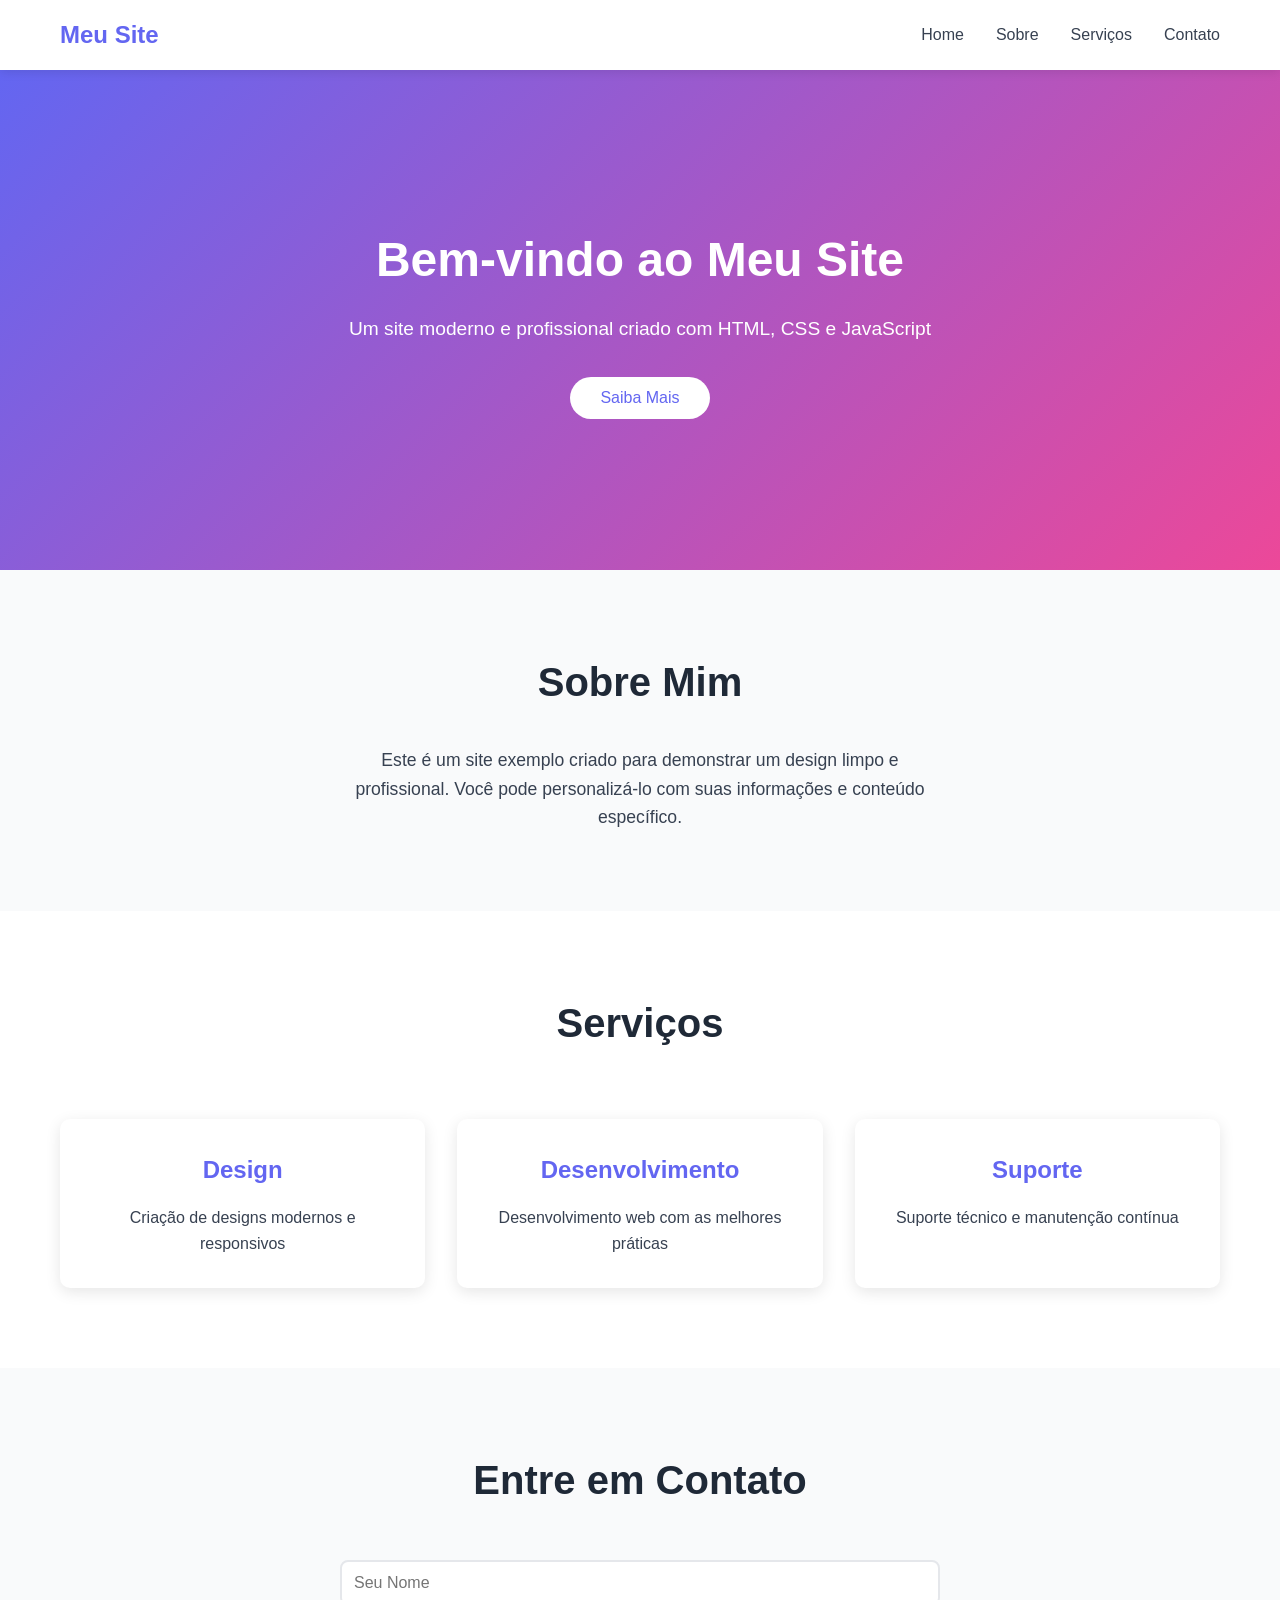
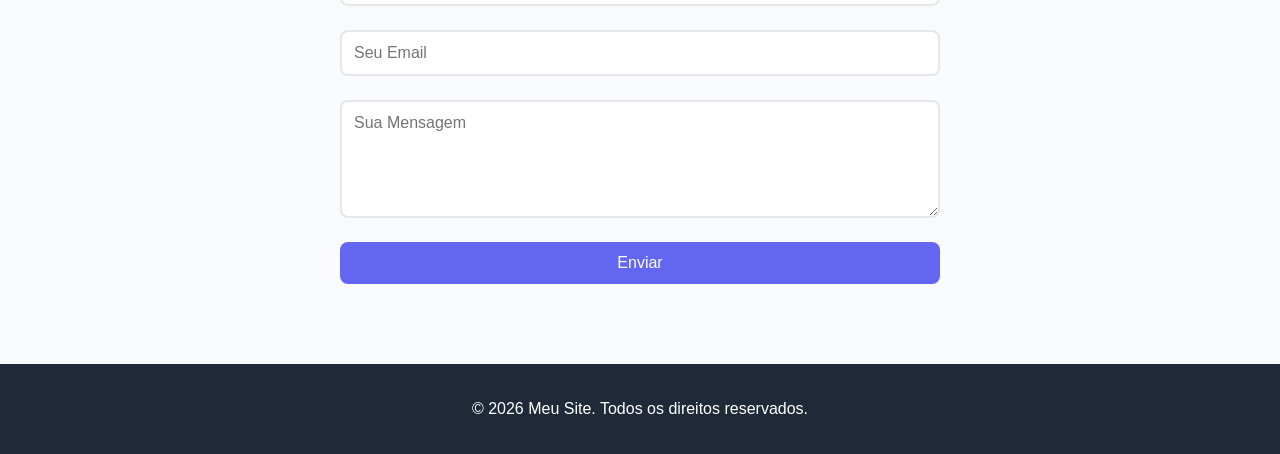
==== index.html @ 5152392c "Test Copilot: Add initial website structure with HTML, CSS, and JavaScript" ====
<!DOCTYPE html>
<html lang="pt-BR">
<head>
    <meta charset="UTF-8">
    <meta name="viewport" content="width=device-width, initial-scale=1.0">
    <title>Meu Site Profissional</title>
    <link rel="stylesheet" href="styles.css">
</head>
<body>
    <!-- Header/Navbar -->
    <header class="navbar">
        <div class="container">
            <div class="logo">Meu Site</div>
            <nav class="nav-links">
                <a href="#home">Home</a>
                <a href="#sobre">Sobre</a>
                <a href="#servicos">Serviços</a>
                <a href="#contato">Contato</a>
            </nav>
        </div>
    </header>

    <!-- Hero Section -->
    <section id="home" class="hero">
        <div class="hero-content">
            <h1>Bem-vindo ao Meu Site</h1>
            <p>Um site moderno e profissional criado com HTML, CSS e JavaScript</p>
            <button class="cta-button" onclick="document.getElementById('sobre').scrollIntoView({behavior: 'smooth'})">Saiba Mais</button>
        </div>
    </section>

    <!-- About Section -->
    <section id="sobre" class="sobre">
        <div class="container">
            <h2>Sobre Mim</h2>
            <p>Este é um site exemplo criado para demonstrar um design limpo e profissional. 
            Você pode personalizá-lo com suas informações e conteúdo específico.</p>
        </div>
    </section>

    <!-- Services Section -->
    <section id="servicos" class="servicos">
        <div class="container">
            <h2>Serviços</h2>
            <div class="servicos-grid">
                <div class="servico-card">
                    <h3>Design</h3>
                    <p>Criação de designs modernos e responsivos</p>
                </div>
                <div class="servico-card">
                    <h3>Desenvolvimento</h3>
                    <p>Desenvolvimento web com as melhores práticas</p>
                </div>
                <div class="servico-card">
                    <h3>Suporte</h3>
                    <p>Suporte técnico e manutenção contínua</p>
                </div>
            </div>
        </div>
    </section>

    <!-- Contact Section -->
    <section id="contato" class="contato">
        <div class="container">
            <h2>Entre em Contato</h2>
            <form class="contato-form" onsubmit="handleSubmit(event)">
                <input type="text" placeholder="Seu Nome" required>
                <input type="email" placeholder="Seu Email" required>
                <textarea placeholder="Sua Mensagem" rows="5" required></textarea>
                <button type="submit" class="submit-button">Enviar</button>
            </form>
        </div>
    </section>

    <!-- Footer -->
    <footer class="footer">
        <div class="container">
            <p>&copy; 2026 Meu Site. Todos os direitos reservados.</p>
        </div>
    </footer>

    <script src="script.js"></script>
</body>
</html>
---- styles.css ----
* {
    margin: 0;
    padding: 0;
    box-sizing: border-box;
}

:root {
    --primary-color: #6366f1;
    --secondary-color: #ec4899;
    --dark-color: #1f2937;
    --light-color: #f9fafb;
    --text-color: #374151;
}

body {
    font-family: 'Segoe UI', Tahoma, Geneva, Verdana, sans-serif;
    line-height: 1.6;
    color: var(--text-color);
}

.container {
    max-width: 1200px;
    margin: 0 auto;
    padding: 0 20px;
}

/* Navbar */
.navbar {
    background: white;
    box-shadow: 0 2px 10px rgba(0, 0, 0, 0.1);
    position: sticky;
    top: 0;
    z-index: 100;
}

.navbar .container {
    display: flex;
    justify-content: space-between;
    align-items: center;
    padding: 1rem 20px;
}

.logo {
    font-size: 1.5rem;
    font-weight: bold;
    color: var(--primary-color);
}

.nav-links {
    display: flex;
    gap: 2rem;
}

.nav-links a {
    text-decoration: none;
    color: var(--text-color);
    transition: color 0.3s;
}

.nav-links a:hover {
    color: var(--primary-color);
}

/* Hero Section */
.hero {
    background: linear-gradient(135deg, var(--primary-color), var(--secondary-color));
    color: white;
    padding: 120px 20px;
    text-align: center;
    min-height: 500px;
    display: flex;
    align-items: center;
    justify-content: center;
}

.hero-content h1 {
    font-size: 3rem;
    margin-bottom: 1rem;
}

.hero-content p {
    font-size: 1.2rem;
    margin-bottom: 2rem;
}

.cta-button {
    background: white;
    color: var(--primary-color);
    border: none;
    padding: 12px 30px;
    font-size: 1rem;
    border-radius: 50px;
    cursor: pointer;
    transition: transform 0.3s, box-shadow 0.3s;
}

.cta-button:hover {
    transform: translateY(-3px);
    box-shadow: 0 10px 20px rgba(0, 0, 0, 0.2);
}

/* About Section */
.sobre {
    padding: 80px 20px;
    background: var(--light-color);
    text-align: center;
}

.sobre h2 {
    font-size: 2.5rem;
    margin-bottom: 2rem;
    color: var(--dark-color);
}

.sobre p {
    font-size: 1.1rem;
    max-width: 600px;
    margin: 0 auto;
}

/* Services Section */
.servicos {
    padding: 80px 20px;
}

.servicos h2 {
    font-size: 2.5rem;
    text-align: center;
    margin-bottom: 4rem;
    color: var(--dark-color);
}

.servicos-grid {
    display: grid;
    grid-template-columns: repeat(auto-fit, minmax(250px, 1fr));
    gap: 2rem;
}

.servico-card {
    background: white;
    padding: 2rem;
    border-radius: 10px;
    box-shadow: 0 4px 15px rgba(0, 0, 0, 0.1);
    transition: transform 0.3s, box-shadow 0.3s;
    text-align: center;
}

.servico-card:hover {
    transform: translateY(-10px);
    box-shadow: 0 8px 25px rgba(0, 0, 0, 0.15);
}

.servico-card h3 {
    color: var(--primary-color);
    margin-bottom: 1rem;
    font-size: 1.5rem;
}

.servico-card p {
    color: var(--text-color);
}

/* Contact Section */
.contato {
    background: var(--light-color);
    padding: 80px 20px;
}

.contato h2 {
    font-size: 2.5rem;
    text-align: center;
    margin-bottom: 3rem;
    color: var(--dark-color);
}

.contato-form {
    max-width: 600px;
    margin: 0 auto;
    display: flex;
    flex-direction: column;
    gap: 1.5rem;
}

.contato-form input,
.contato-form textarea {
    padding: 12px;
    border: 2px solid #e5e7eb;
    border-radius: 8px;
    font-size: 1rem;
    font-family: inherit;
    transition: border-color 0.3s;
}

.contato-form input:focus,
.contato-form textarea:focus {
    outline: none;
    border-color: var(--primary-color);
}

.submit-button {
    background: var(--primary-color);
    color: white;
    border: none;
    padding: 12px 30px;
    font-size: 1rem;
    border-radius: 8px;
    cursor: pointer;
    transition: background 0.3s;
}

.submit-button:hover {
    background: var(--secondary-color);
}

/* Footer */
.footer {
    background: var(--dark-color);
    color: white;
    text-align: center;
    padding: 2rem 20px;
}

/* Responsive */
@media (max-width: 768px) {
    .nav-links {
        gap: 1rem;
    }

    .hero-content h1 {
        font-size: 2rem;
    }

    .sobre h2,
    .servicos h2,
    .contato h2 {
        font-size: 2rem;
    }

    .servicos-grid {
        grid-template-columns: 1fr;
    }
}
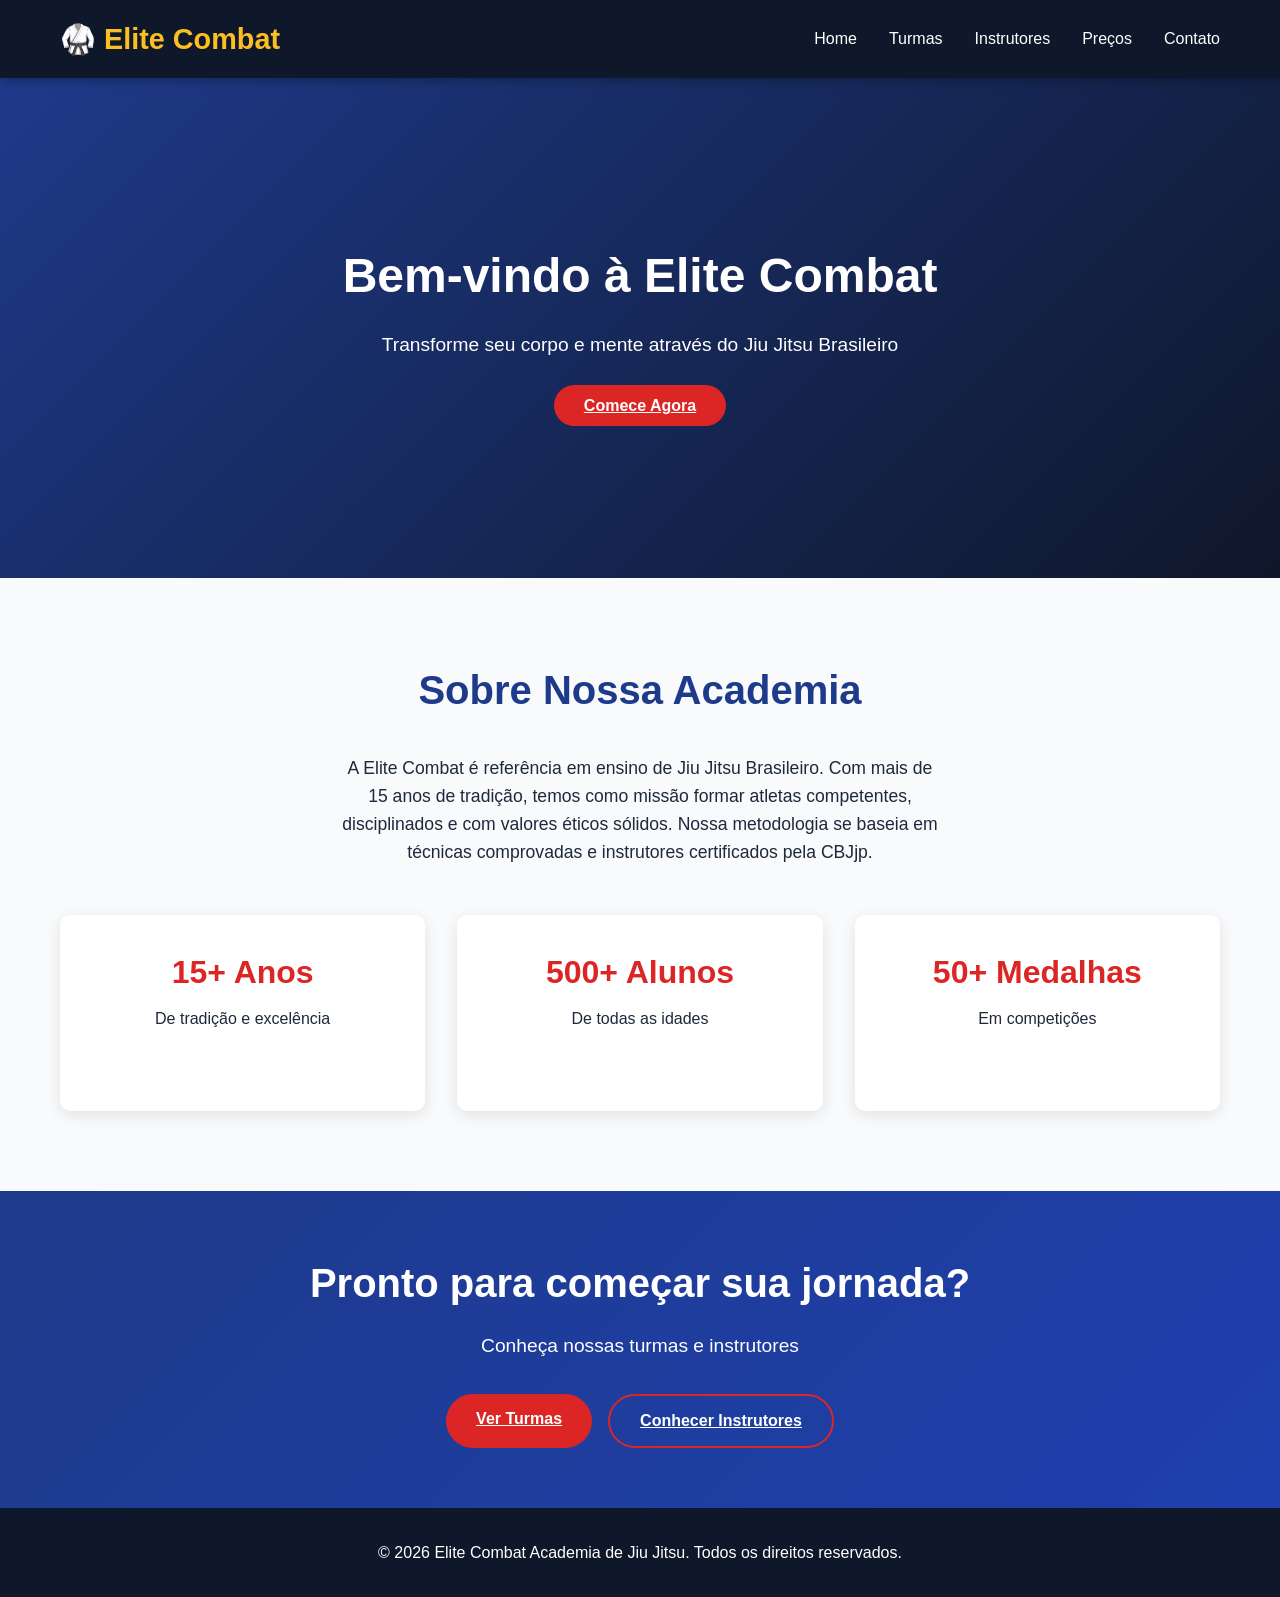
==== commit 4c339df2: "feat: add contact page with form and information, update styles and scripts - Implemented contato.ht" ====
--- a/index.html
+++ b/index.html
@@ -3,79 +3,74 @@
 <head>
     <meta charset="UTF-8">
     <meta name="viewport" content="width=device-width, initial-scale=1.0">
-    <title>Meu Site Profissional</title>
+    <title>Academia de Jiu Jitsu - Elite Combat</title>
     <link rel="stylesheet" href="styles.css">
 </head>
 <body>
     <!-- Header/Navbar -->
     <header class="navbar">
         <div class="container">
-            <div class="logo">Meu Site</div>
+            <div class="logo">🥋 Elite Combat</div>
             <nav class="nav-links">
-                <a href="#home">Home</a>
-                <a href="#sobre">Sobre</a>
-                <a href="#servicos">Serviços</a>
-                <a href="#contato">Contato</a>
+                <a href="index.html">Home</a>
+                <a href="turmas.html">Turmas</a>
+                <a href="instrutores.html">Instrutores</a>
+                <a href="precos.html">Preços</a>
+                <a href="contato.html">Contato</a>
             </nav>
         </div>
     </header>
 
     <!-- Hero Section -->
-    <section id="home" class="hero">
+    <section class="hero">
         <div class="hero-content">
-            <h1>Bem-vindo ao Meu Site</h1>
-            <p>Um site moderno e profissional criado com HTML, CSS e JavaScript</p>
-            <button class="cta-button" onclick="document.getElementById('sobre').scrollIntoView({behavior: 'smooth'})">Saiba Mais</button>
+            <h1>Bem-vindo à Elite Combat</h1>
+            <p>Transforme seu corpo e mente através do Jiu Jitsu Brasileiro</p>
+            <a href="turmas.html" class="cta-button">Comece Agora</a>
         </div>
     </section>
 
     <!-- About Section -->
-    <section id="sobre" class="sobre">
+    <section class="sobre">
         <div class="container">
-            <h2>Sobre Mim</h2>
-            <p>Este é um site exemplo criado para demonstrar um design limpo e profissional. 
-            Você pode personalizá-lo com suas informações e conteúdo específico.</p>
-        </div>
-    </section>
-
-    <!-- Services Section -->
-    <section id="servicos" class="servicos">
-        <div class="container">
-            <h2>Serviços</h2>
-            <div class="servicos-grid">
-                <div class="servico-card">
-                    <h3>Design</h3>
-                    <p>Criação de designs modernos e responsivos</p>
+            <h2>Sobre Nossa Academia</h2>
+            <p>A Elite Combat é referência em ensino de Jiu Jitsu Brasileiro. Com mais de 15 anos de tradição, 
+            temos como missão formar atletas competentes, disciplinados e com valores éticos sólidos. 
+            Nossa metodologia se baseia em técnicas comprovadas e instrutores certificados pela CBJjp.</p>
+            
+            <div class="sobre-grid">
+                <div class="sobre-card">
+                    <h3>15+ Anos</h3>
+                    <p>De tradição e excelência</p>
                 </div>
-                <div class="servico-card">
-                    <h3>Desenvolvimento</h3>
-                    <p>Desenvolvimento web com as melhores práticas</p>
+                <div class="sobre-card">
+                    <h3>500+ Alunos</h3>
+                    <p>De todas as idades</p>
                 </div>
-                <div class="servico-card">
-                    <h3>Suporte</h3>
-                    <p>Suporte técnico e manutenção contínua</p>
+                <div class="sobre-card">
+                    <h3>50+ Medalhas</h3>
+                    <p>Em competições</p>
                 </div>
             </div>
         </div>
     </section>
 
-    <!-- Contact Section -->
-    <section id="contato" class="contato">
+    <!-- CTA Section -->
+    <section class="cta-section">
         <div class="container">
-            <h2>Entre em Contato</h2>
-            <form class="contato-form" onsubmit="handleSubmit(event)">
-                <input type="text" placeholder="Seu Nome" required>
-                <input type="email" placeholder="Seu Email" required>
-                <textarea placeholder="Sua Mensagem" rows="5" required></textarea>
-                <button type="submit" class="submit-button">Enviar</button>
-            </form>
+            <h2>Pronto para começar sua jornada?</h2>
+            <p>Conheça nossas turmas e instrutores</p>
+            <div class="cta-buttons">
+                <a href="turmas.html" class="cta-button">Ver Turmas</a>
+                <a href="instrutores.html" class="cta-button secondary">Conhecer Instrutores</a>
+            </div>
         </div>
     </section>
 
     <!-- Footer -->
     <footer class="footer">
         <div class="container">
-            <p>&copy; 2026 Meu Site. Todos os direitos reservados.</p>
+            <p>&copy; 2026 Elite Combat Academia de Jiu Jitsu. Todos os direitos reservados.</p>
         </div>
     </footer>
 
--- a/styles.css
+++ b/styles.css
@@ -5,11 +5,12 @@
 }
 
 :root {
-    --primary-color: #6366f1;
-    --secondary-color: #ec4899;
-    --dark-color: #1f2937;
-    --light-color: #f9fafb;
-    --text-color: #374151;
+    --primary-color: #1e3a8a;
+    --secondary-color: #dc2626;
+    --accent-color: #fbbf24;
+    --dark-color: #0f172a;
+    --light-color: #f8fafc;
+    --text-color: #1e293b;
 }
 
 body {
@@ -26,8 +27,8 @@
 
 /* Navbar */
 .navbar {
-    background: white;
-    box-shadow: 0 2px 10px rgba(0, 0, 0, 0.1);
+    background: var(--dark-color);
+    box-shadow: 0 2px 10px rgba(0, 0, 0, 0.3);
     position: sticky;
     top: 0;
     z-index: 100;
@@ -41,9 +42,9 @@
 }
 
 .logo {
-    font-size: 1.5rem;
+    font-size: 1.8rem;
     font-weight: bold;
-    color: var(--primary-color);
+    color: var(--accent-color);
 }
 
 .nav-links {
@@ -53,17 +54,18 @@
 
 .nav-links a {
     text-decoration: none;
-    color: var(--text-color);
+    color: white;
     transition: color 0.3s;
+    font-weight: 500;
 }
 
 .nav-links a:hover {
-    color: var(--primary-color);
+    color: var(--secondary-color);
 }
 
 /* Hero Section */
 .hero {
-    background: linear-gradient(135deg, var(--primary-color), var(--secondary-color));
+    background: linear-gradient(135deg, var(--primary-color), var(--dark-color));
     color: white;
     padding: 120px 20px;
     text-align: center;
@@ -84,19 +86,70 @@
 }
 
 .cta-button {
-    background: white;
-    color: var(--primary-color);
+    background: var(--secondary-color);
+    color: white;
     border: none;
     padding: 12px 30px;
     font-size: 1rem;
     border-radius: 50px;
     cursor: pointer;
     transition: transform 0.3s, box-shadow 0.3s;
+    font-weight: bold;
 }
 
 .cta-button:hover {
     transform: translateY(-3px);
-    box-shadow: 0 10px 20px rgba(0, 0, 0, 0.2);
+    box-shadow: 0 10px 20px rgba(220, 38, 38, 0.3);
+}
+
+.cta-button.secondary {
+    background: transparent;
+    border: 2px solid var(--secondary-color);
+}
+
+.cta-button.secondary:hover {
+    background: var(--secondary-color);
+}
+
+/* CTA Section */
+.cta-section {
+    background: linear-gradient(135deg, var(--primary-color), #1e40af);
+    color: white;
+    padding: 60px 20px;
+    text-align: center;
+}
+
+.cta-section h2 {
+    font-size: 2.5rem;
+    margin-bottom: 1rem;
+}
+
+.cta-section p {
+    font-size: 1.2rem;
+    margin-bottom: 2rem;
+}
+
+.cta-buttons {
+    display: flex;
+    gap: 1rem;
+    justify-content: center;
+    flex-wrap: wrap;
+}
+
+/* Hero Page */
+.hero-page {
+    background: linear-gradient(135deg, var(--primary-color), var(--dark-color));
+    color: white;
+    padding: 80px 20px;
+    text-align: center;
+}
+
+.hero-page .hero-content h1 {
+    font-size: 2.5rem;
+}
+
+.hero-page .hero-content p {
+    font-size: 1.1rem;
 }
 
 /* About Section */
@@ -109,25 +162,246 @@
 .sobre h2 {
     font-size: 2.5rem;
     margin-bottom: 2rem;
-    color: var(--dark-color);
+    color: var(--primary-color);
 }
 
 .sobre p {
     font-size: 1.1rem;
     max-width: 600px;
-    margin: 0 auto;
-}
-
-/* Services Section */
-.servicos {
-    padding: 80px 20px;
-}
-
-.servicos h2 {
-    font-size: 2.5rem;
-    text-align: center;
+    margin: 0 auto 3rem;
+}
+
+.sobre-grid {
+    display: grid;
+    grid-template-columns: repeat(auto-fit, minmax(200px, 1fr));
+    gap: 2rem;
+    margin-top: 3rem;
+}
+
+.sobre-card {
+    background: white;
+    padding: 2rem;
+    border-radius: 10px;
+    box-shadow: 0 4px 15px rgba(0, 0, 0, 0.1);
+}
+
+.sobre-card h3 {
+    font-size: 2rem;
+    color: var(--secondary-color);
+    margin-bottom: 0.5rem;
+}
+
+.sobre-card p {
+    color: var(--text-color);
+    font-size: 1rem;
+}
+
+/* Turmas Detalhado */
+.turmas-detalhado {
+    padding: 80px 20px;
+}
+
+.turma-detalhada {
+    background: white;
+    padding: 2.5rem;
+    border-radius: 10px;
+    box-shadow: 0 4px 15px rgba(0, 0, 0, 0.1);
+    margin-bottom: 2rem;
+    border-left: 5px solid var(--secondary-color);
+    transition: transform 0.3s, box-shadow 0.3s;
+}
+
+.turma-detalhada:hover {
+    transform: translateX(10px);
+    box-shadow: 0 8px 25px rgba(220, 38, 38, 0.15);
+}
+
+.turma-detalhada h2 {
+    color: var(--primary-color);
+    margin-bottom: 1rem;
+    font-size: 2rem;
+}
+
+.turma-detalhada p {
+    margin: 0.8rem 0;
+    color: var(--text-color);
+    line-height: 1.8;
+}
+
+.turma-detalhada .cta-button {
+    display: inline-block;
+    margin-top: 1rem;
+}
+
+/* Instrutores Detalhado */
+.instrutores-detalhado {
+    padding: 80px 20px;
+    background: var(--light-color);
+}
+
+.instrutor-detalhado {
+    background: white;
+    padding: 2.5rem;
+    border-radius: 10px;
+    box-shadow: 0 4px 15px rgba(0, 0, 0, 0.1);
+    margin-bottom: 2rem;
+    border-top: 4px solid var(--accent-color);
+    transition: transform 0.3s, box-shadow 0.3s;
+}
+
+.instrutor-detalhado:hover {
+    transform: translateY(-10px);
+    box-shadow: 0 8px 25px rgba(30, 58, 138, 0.15);
+}
+
+.instrutor-detalhado h2 {
+    color: var(--primary-color);
+    margin-bottom: 1rem;
+    font-size: 2rem;
+}
+
+.instrutor-detalhado p {
+    margin: 0.8rem 0;
+    color: var(--text-color);
+    line-height: 1.8;
+}
+
+.instrutor-detalhado .cta-button {
+    display: inline-block;
+    margin-top: 1rem;
+}
+
+/* Por que nossos */
+.por-que-nossos {
+    padding: 80px 20px;
+}
+
+.por-que-nossos h2 {
+    text-align: center;
+    font-size: 2.5rem;
+    color: var(--primary-color);
     margin-bottom: 4rem;
-    color: var(--dark-color);
+}
+
+.razoes-grid {
+    display: grid;
+    grid-template-columns: repeat(auto-fit, minmax(200px, 1fr));
+    gap: 2rem;
+}
+
+.razao-card {
+    background: linear-gradient(135deg, var(--primary-color), #1e40af);
+    color: white;
+    padding: 2rem;
+    border-radius: 10px;
+    text-align: center;
+    transition: transform 0.3s;
+}
+
+.razao-card:hover {
+    transform: scale(1.05);
+}
+
+.razao-card h3 {
+    font-size: 1.3rem;
+    margin-bottom: 1rem;
+}
+
+/* Preços Completo */
+.precos-completo {
+    padding: 80px 20px;
+}
+
+.precos-grid {
+    display: grid;
+    grid-template-columns: repeat(auto-fit, minmax(280px, 1fr));
+    gap: 2rem;
+    margin-bottom: 4rem;
+}
+
+.preco-card {
+    background: white;
+    padding: 2rem;
+    border-radius: 10px;
+    box-shadow: 0 4px 15px rgba(0, 0, 0, 0.1);
+    transition: transform 0.3s, box-shadow 0.3s;
+    position: relative;
+    text-align: center;
+}
+
+.preco-card.destaque {
+    border: 3px solid var(--secondary-color);
+    transform: scale(1.05);
+    box-shadow: 0 8px 25px rgba(220, 38, 38, 0.2);
+}
+
+.preco-card:hover {
+    transform: translateY(-10px);
+    box-shadow: 0 8px 25px rgba(0, 0, 0, 0.15);
+}
+
+.preco-card.destaque:hover {
+    transform: scale(1.05) translateY(-10px);
+}
+
+.preco-card .badge {
+    position: absolute;
+    top: -15px;
+    left: 50%;
+    transform: translateX(-50%);
+    background: var(--secondary-color);
+    color: white;
+    padding: 0.5rem 1rem;
+    border-radius: 20px;
+    font-size: 0.8rem;
+    font-weight: bold;
+}
+
+.preco-card h3 {
+    color: var(--primary-color);
+    margin-bottom: 1rem;
+    font-size: 1.5rem;
+}
+
+.preco-valor {
+    font-size: 2rem;
+    color: var(--secondary-color);
+    font-weight: bold;
+    margin: 1rem 0;
+}
+
+.preco-descricao {
+    color: #666;
+    font-size: 0.9rem;
+    margin-bottom: 1.5rem;
+}
+
+.preco-card ul {
+    list-style: none;
+    text-align: left;
+    margin: 2rem 0;
+}
+
+.preco-card li {
+    padding: 0.8rem 0;
+    color: var(--text-color);
+}
+
+.preco-card .cta-button {
+    width: 100%;
+}
+
+/* Outros Serviços */
+.outros-servicos {
+    padding: 80px 20px;
+    background: var(--light-color);
+}
+
+.outros-servicos h2 {
+    text-align: center;
+    font-size: 2.5rem;
+    color: var(--primary-color);
+    margin-bottom: 4rem;
 }
 
 .servicos-grid {
@@ -141,22 +415,331 @@
     padding: 2rem;
     border-radius: 10px;
     box-shadow: 0 4px 15px rgba(0, 0, 0, 0.1);
+    text-align: center;
+    transition: transform 0.3s;
+}
+
+.servico-card:hover {
+    transform: translateY(-5px);
+}
+
+.servico-card h3 {
+    color: var(--primary-color);
+    margin-bottom: 0.5rem;
+    font-size: 1.3rem;
+}
+
+.servico-card .preco-valor {
+    font-size: 1.8rem;
+    margin: 1rem 0;
+}
+
+/* FAQ */
+.faq-precos {
+    padding: 80px 20px;
+}
+
+.faq-precos h2 {
+    text-align: center;
+    font-size: 2.5rem;
+    color: var(--primary-color);
+    margin-bottom: 4rem;
+}
+
+.faq-grid {
+    display: grid;
+    grid-template-columns: repeat(auto-fit, minmax(300px, 1fr));
+    gap: 2rem;
+}
+
+.faq-item {
+    background: white;
+    padding: 2rem;
+    border-radius: 10px;
+    box-shadow: 0 4px 15px rgba(0, 0, 0, 0.1);
+    border-left: 4px solid var(--secondary-color);
+}
+
+.faq-item h4 {
+    color: var(--primary-color);
+    margin-bottom: 1rem;
+    font-size: 1.1rem;
+}
+
+.faq-item p {
+    color: var(--text-color);
+    line-height: 1.8;
+}
+
+/* Contato Completo */
+.contato-completo {
+    padding: 80px 20px;
+}
+
+.contato-content {
+    display: grid;
+    grid-template-columns: 1fr 1fr;
+    gap: 3rem;
+    margin-bottom: 4rem;
+}
+
+.contato-form-container {
+    background: var(--light-color);
+    padding: 2rem;
+    border-radius: 10px;
+}
+
+.contato-form-container h2 {
+    color: var(--primary-color);
+    margin-bottom: 2rem;
+    font-size: 1.5rem;
+}
+
+.contato-form {
+    display: flex;
+    flex-direction: column;
+    gap: 1.5rem;
+}
+
+.contato-form input,
+.contato-form textarea,
+.contato-form select {
+    padding: 12px;
+    border: 2px solid #e5e7eb;
+    border-radius: 8px;
+    font-size: 1rem;
+    font-family: inherit;
+    transition: border-color 0.3s;
+}
+
+.contato-form input:focus,
+.contato-form textarea:focus,
+.contato-form select:focus {
+    outline: none;
+    border-color: var(--primary-color);
+}
+
+.submit-button {
+    background: var(--secondary-color);
+    color: white;
+    border: none;
+    padding: 12px 30px;
+    font-size: 1rem;
+    border-radius: 8px;
+    cursor: pointer;
+    transition: background 0.3s;
+    font-weight: bold;
+}
+
+.submit-button:hover {
+    background: var(--primary-color);
+}
+
+.contato-info-container {
+    display: flex;
+    flex-direction: column;
+    gap: 2rem;
+}
+
+.contato-info-container h2 {
+    color: var(--primary-color);
+    margin-bottom: 1rem;
+    font-size: 1.5rem;
+}
+
+.contato-info {
+    background: white;
+    padding: 1.5rem;
+    border-radius: 10px;
+    box-shadow: 0 4px 15px rgba(0, 0, 0, 0.1);
+    border-left: 4px solid var(--secondary-color);
+}
+
+.contato-info h3 {
+    color: var(--primary-color);
+    margin-bottom: 0.8rem;
+    font-size: 1.1rem;
+}
+
+.contato-info p {
+    color: var(--text-color);
+    margin: 0.5rem 0;
+}
+
+.contato-info a {
+    color: var(--secondary-color);
+    text-decoration: none;
+    transition: color 0.3s;
+}
+
+.contato-info a:hover {
+    color: var(--primary-color);
+}
+
+/* Mapa */
+.mapa-section {
+    margin-top: 4rem;
+    padding-top: 2rem;
+    border-top: 2px solid #e5e7eb;
+}
+
+.mapa-section h2 {
+    color: var(--primary-color);
+    margin-bottom: 2rem;
+    font-size: 2rem;
+}
+
+/* Turmas Section */
+.turmas {
+    padding: 80px 20px;
+}
+
+.turmas h2 {
+    font-size: 2.5rem;
+    text-align: center;
+    margin-bottom: 4rem;
+    color: var(--primary-color);
+}
+
+.turmas-grid {
+    display: grid;
+    grid-template-columns: repeat(auto-fit, minmax(280px, 1fr));
+    gap: 2rem;
+}
+
+.turma-card {
+    background: white;
+    padding: 2rem;
+    border-radius: 10px;
+    box-shadow: 0 4px 15px rgba(0, 0, 0, 0.1);
     transition: transform 0.3s, box-shadow 0.3s;
     text-align: center;
-}
-
-.servico-card:hover {
+    border-left: 5px solid var(--secondary-color);
+}
+
+.turma-card:hover {
+    transform: translateY(-10px);
+    box-shadow: 0 8px 25px rgba(220, 38, 38, 0.15);
+}
+
+.turma-card h3 {
+    color: var(--primary-color);
+    margin-bottom: 1rem;
+    font-size: 1.5rem;
+}
+
+.turma-card p {
+    color: var(--text-color);
+    margin-bottom: 0.5rem;
+}
+
+/* Instrutores Section */
+.instrutores {
+    background: var(--light-color);
+    padding: 80px 20px;
+}
+
+.instrutores h2 {
+    font-size: 2.5rem;
+    text-align: center;
+    margin-bottom: 4rem;
+    color: var(--primary-color);
+}
+
+.instrutores-grid {
+    display: grid;
+    grid-template-columns: repeat(auto-fit, minmax(280px, 1fr));
+    gap: 2rem;
+}
+
+.instrutor-card {
+    background: white;
+    padding: 2.5rem;
+    border-radius: 10px;
+    box-shadow: 0 4px 15px rgba(0, 0, 0, 0.1);
+    transition: transform 0.3s, box-shadow 0.3s;
+    text-align: center;
+    border-top: 4px solid var(--accent-color);
+}
+
+.instrutor-card:hover {
+    transform: translateY(-10px);
+    box-shadow: 0 8px 25px rgba(30, 58, 138, 0.15);
+}
+
+.instrutor-card h3 {
+    color: var(--primary-color);
+    margin-bottom: 0.5rem;
+    font-size: 1.5rem;
+}
+
+.instrutor-card p {
+    color: var(--text-color);
+    margin-bottom: 0.8rem;
+}
+
+/* Preços Section */
+.precos {
+    padding: 80px 20px;
+}
+
+.precos h2 {
+    font-size: 2.5rem;
+    text-align: center;
+    margin-bottom: 4rem;
+    color: var(--primary-color);
+}
+
+.precos-grid {
+    display: grid;
+    grid-template-columns: repeat(auto-fit, minmax(280px, 1fr));
+    gap: 2rem;
+}
+
+.preco-card {
+    background: white;
+    padding: 2rem;
+    border-radius: 10px;
+    box-shadow: 0 4px 15px rgba(0, 0, 0, 0.1);
+    transition: transform 0.3s, box-shadow 0.3s;
+    text-align: center;
+}
+
+.preco-card.destaque {
+    border: 3px solid var(--secondary-color);
+    transform: scale(1.05);
+}
+
+.preco-card:hover {
     transform: translateY(-10px);
     box-shadow: 0 8px 25px rgba(0, 0, 0, 0.15);
 }
 
-.servico-card h3 {
+.preco-card.destaque:hover {
+    transform: scale(1.05) translateY(-10px);
+}
+
+.preco-card h3 {
     color: var(--primary-color);
     margin-bottom: 1rem;
     font-size: 1.5rem;
 }
 
-.servico-card p {
+.preco-valor {
+    font-size: 2rem;
+    color: var(--secondary-color);
+    font-weight: bold;
+    margin: 1rem 0;
+}
+
+.preco-card ul {
+    list-style: none;
+    text-align: left;
+    margin: 2rem 0;
+}
+
+.preco-card li {
+    padding: 0.8rem 0;
     color: var(--text-color);
 }
 
@@ -170,12 +753,12 @@
     font-size: 2.5rem;
     text-align: center;
     margin-bottom: 3rem;
-    color: var(--dark-color);
+    color: var(--primary-color);
 }
 
 .contato-form {
     max-width: 600px;
-    margin: 0 auto;
+    margin: 0 auto 3rem;
     display: flex;
     flex-direction: column;
     gap: 1.5rem;
@@ -198,7 +781,7 @@
 }
 
 .submit-button {
-    background: var(--primary-color);
+    background: var(--secondary-color);
     color: white;
     border: none;
     padding: 12px 30px;
@@ -206,10 +789,26 @@
     border-radius: 8px;
     cursor: pointer;
     transition: background 0.3s;
+    font-weight: bold;
 }
 
 .submit-button:hover {
-    background: var(--secondary-color);
+    background: var(--primary-color);
+}
+
+.contato-info {
+    max-width: 600px;
+    margin: 2rem auto;
+    text-align: center;
+    padding: 2rem;
+    background: white;
+    border-radius: 10px;
+    box-shadow: 0 4px 15px rgba(0, 0, 0, 0.1);
+}
+
+.contato-info p {
+    margin: 1rem 0;
+    color: var(--text-color);
 }
 
 /* Footer */
@@ -220,10 +819,10 @@
     padding: 2rem 20px;
 }
 
-/* Responsive */
 @media (max-width: 768px) {
     .nav-links {
         gap: 1rem;
+        font-size: 0.9rem;
     }
 
     .hero-content h1 {
@@ -231,12 +830,43 @@
     }
 
     .sobre h2,
-    .servicos h2,
-    .contato h2 {
+    .turmas h2,
+    .instrutores h2,
+    .precos h2,
+    .contato h2,
+    .cta-section h2,
+    .faq-precos h2,
+    .otros-servicos h2,
+    .mapa-section h2 {
         font-size: 2rem;
     }
 
-    .servicos-grid {
+    .turmas-grid,
+    .instrutores-grid,
+    .precos-grid,
+    .razoes-grid,
+    .servicos-grid,
+    .faq-grid {
         grid-template-columns: 1fr;
     }
-}
+
+    .preco-card.destaque {
+        transform: scale(1);
+    }
+
+    .preco-card.destaque:hover {
+        transform: translateY(-10px);
+    }
+
+    .contato-content {
+        grid-template-columns: 1fr;
+    }
+
+    .cta-buttons {
+        flex-direction: column;
+    }
+
+    .cta-buttons .cta-button {
+        width: 100%;
+    }
+}
